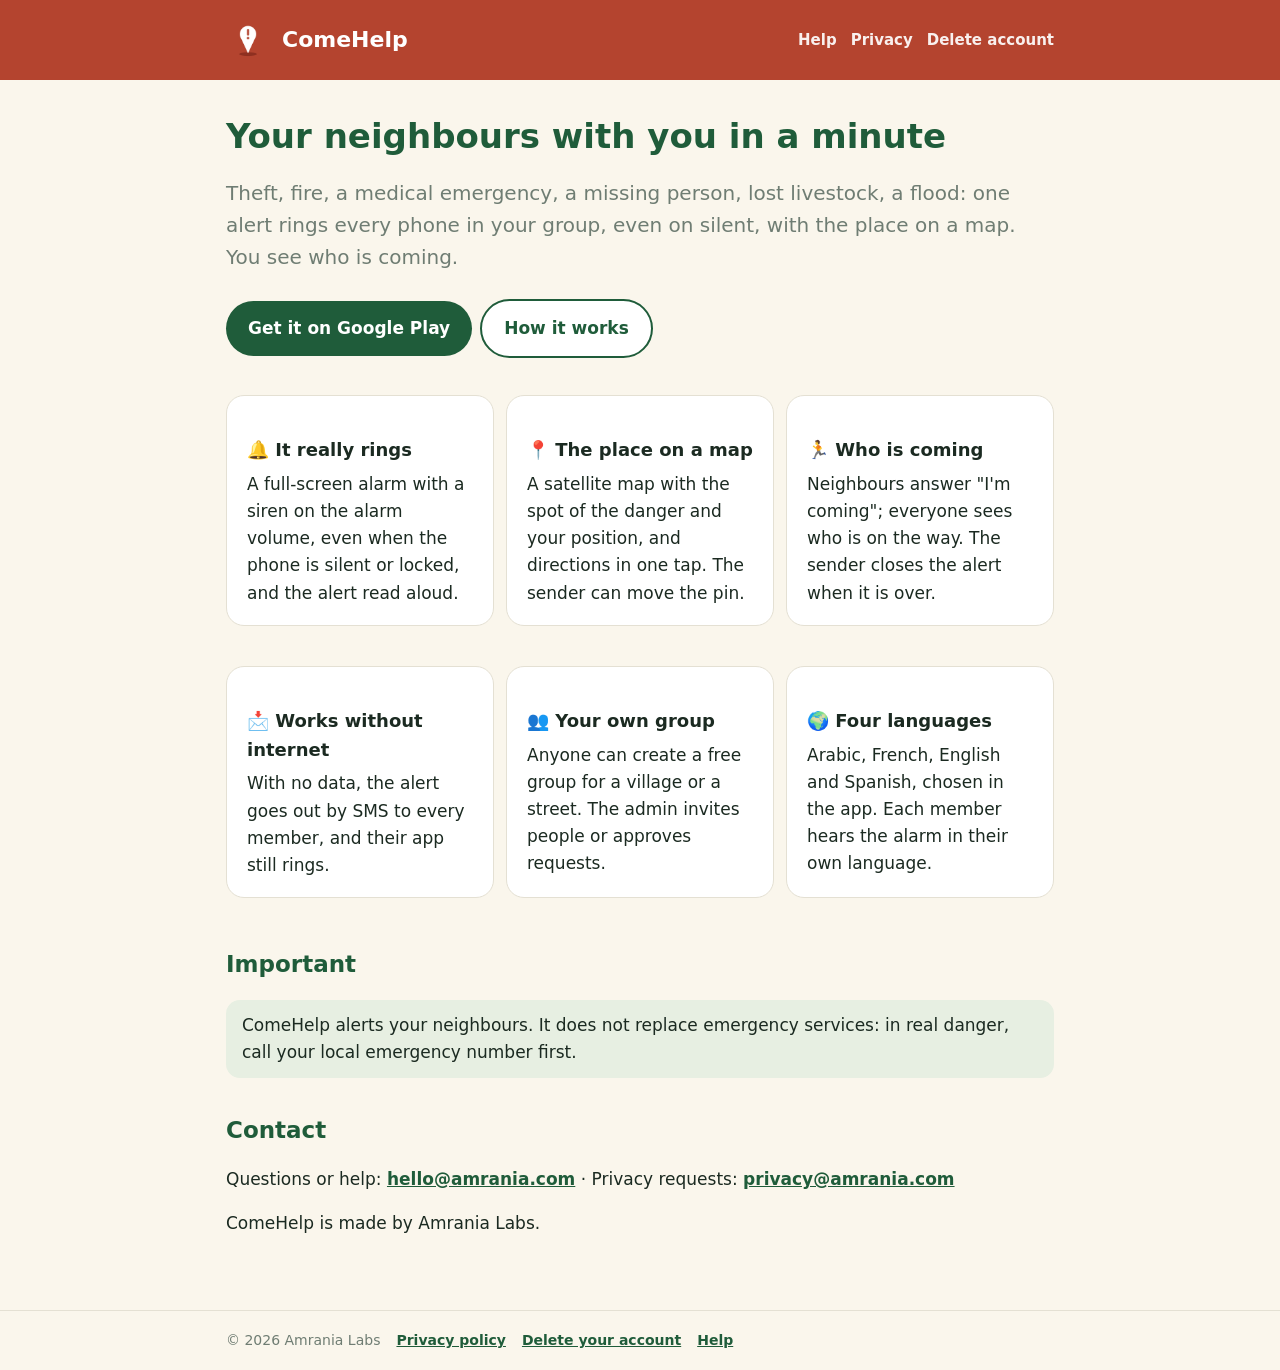
==== index.html @ ca57d13d "ComeHelp website: home, help, privacy policy, account deletion Co-Authored-By: Claude Opus 5.5 <nore" ====
<!doctype html>
<html lang="en">
<head>
<meta charset="utf-8">
<meta name="viewport" content="width=device-width, initial-scale=1">
<title>ComeHelp – neighbours alert each other</title>
<meta name="description" content="ComeHelp: one alert rings your neighbours' phones, even on silent, with the place on a map, and you see who is coming. Free groups for villages and neighbourhoods.">
<link rel="icon" href="icon-512.png">
<link rel="stylesheet" href="style.css">
</head>
<body>
<header><div class="in"><img src="icon-512.png" alt=""><a href="./">ComeHelp</a>
<nav><a href="help.html">Help</a><a href="privacy.html">Privacy</a><a href="delete-account.html">Delete account</a></nav></div></header>
<main>
<h1>Your neighbours with you in a minute</h1>
<p class="lead">Theft, fire, a medical emergency, a missing person, lost livestock, a flood: one alert rings every phone in your group, even on silent, with the place on a map. You see who is coming.</p>
<p><a class="btn" href="https://play.google.com/store/apps/details?id=com.comehelp.app">Get it on Google Play</a><a class="btn alt" href="help.html">How it works</a></p>

<div class="grid">
  <div class="card"><h3>🔔 It really rings</h3>A full-screen alarm with a siren on the alarm volume, even when the phone is silent or locked, and the alert read aloud.</div>
  <div class="card"><h3>📍 The place on a map</h3>A satellite map with the spot of the danger and your position, and directions in one tap. The sender can move the pin.</div>
  <div class="card"><h3>🏃 Who is coming</h3>Neighbours answer "I'm coming"; everyone sees who is on the way. The sender closes the alert when it is over.</div>
  <div class="card"><h3>📩 Works without internet</h3>With no data, the alert goes out by SMS to every member, and their app still rings.</div>
  <div class="card"><h3>👥 Your own group</h3>Anyone can create a free group for a village or a street. The admin invites people or approves requests.</div>
  <div class="card"><h3>🌍 Four languages</h3>Arabic, French, English and Spanish, chosen in the app. Each member hears the alarm in their own language.</div>
</div>

<h2>Important</h2>
<p class="note">ComeHelp alerts your neighbours. It does not replace emergency services: in real danger, call your local emergency number first.</p>

<h2 id="contact">Contact</h2>
<p>Questions or help: <a href="mailto:hello@amrania.com">hello@amrania.com</a> · Privacy requests: <a href="mailto:privacy@amrania.com">privacy@amrania.com</a></p>
<p>ComeHelp is made by Amrania Labs.</p>
</main>
<footer><div class="in"><span>© 2026 Amrania Labs</span><a href="privacy.html">Privacy policy</a><a href="delete-account.html">Delete your account</a><a href="help.html">Help</a></div></footer>
</body>
</html>
---- style.css ----
:root { --red: #b4442f; --green: #1f5c3a; --cream: #faf6ec; --ink: #1b2a21; --muted: #6f7d73; --line: #e4e0d3; --soft: #e7efe2; }
* { box-sizing: border-box; }
body { margin: 0; background: var(--cream); color: var(--ink); font: 17px/1.6 system-ui, -apple-system, "Segoe UI", Roboto, "Noto Sans Arabic", sans-serif; }
a { color: var(--green); font-weight: 600; }
header { background: var(--red); color: #fff; }
header .in { max-width: 860px; margin: 0 auto; padding: 18px 16px; display: flex; align-items: center; gap: 12px; }
header img { width: 44px; height: 44px; border-radius: 10px; }
header a { color: #fff; text-decoration: none; font-size: 22px; font-weight: 800; }
header nav { margin-inline-start: auto; display: flex; gap: 14px; flex-wrap: wrap; }
header nav a { font-size: 15px; font-weight: 600; opacity: .92; }
main { max-width: 860px; margin: 0 auto; padding: 28px 16px 56px; }
h1 { font-size: 34px; line-height: 1.2; margin: 8px 0 12px; color: var(--green); }
h2 { font-size: 23px; margin: 34px 0 10px; color: var(--green); }
h3 { font-size: 18px; margin: 22px 0 6px; }
.lead { font-size: 20px; color: var(--muted); }
.card { background: #fff; border: 1px solid var(--line); border-radius: 18px; padding: 18px 20px; margin: 14px 0; }
.grid { display: grid; grid-template-columns: repeat(auto-fit, minmax(230px, 1fr)); gap: 12px; }
.btn { display: inline-block; background: var(--green); color: #fff; padding: 14px 22px; border-radius: 999px; text-decoration: none; font-weight: 700; margin: 6px 8px 6px 0; }
.btn.alt { background: #fff; color: var(--green); border: 2px solid var(--green); }
.note { background: var(--soft); border-radius: 14px; padding: 12px 16px; }
table { width: 100%; border-collapse: collapse; font-size: 15px; }
th, td { text-align: start; padding: 8px 6px; border-bottom: 1px solid var(--line); vertical-align: top; }
footer { border-top: 1px solid var(--line); color: var(--muted); font-size: 14px; }
footer .in { max-width: 860px; margin: 0 auto; padding: 18px 16px; display: flex; gap: 16px; flex-wrap: wrap; }
[dir="rtl"] { font-family: "Noto Sans Arabic", system-ui, sans-serif; }
@media (max-width: 520px) { h1 { font-size: 28px; } header nav { width: 100%; margin: 0; } header .in { flex-wrap: wrap; } }
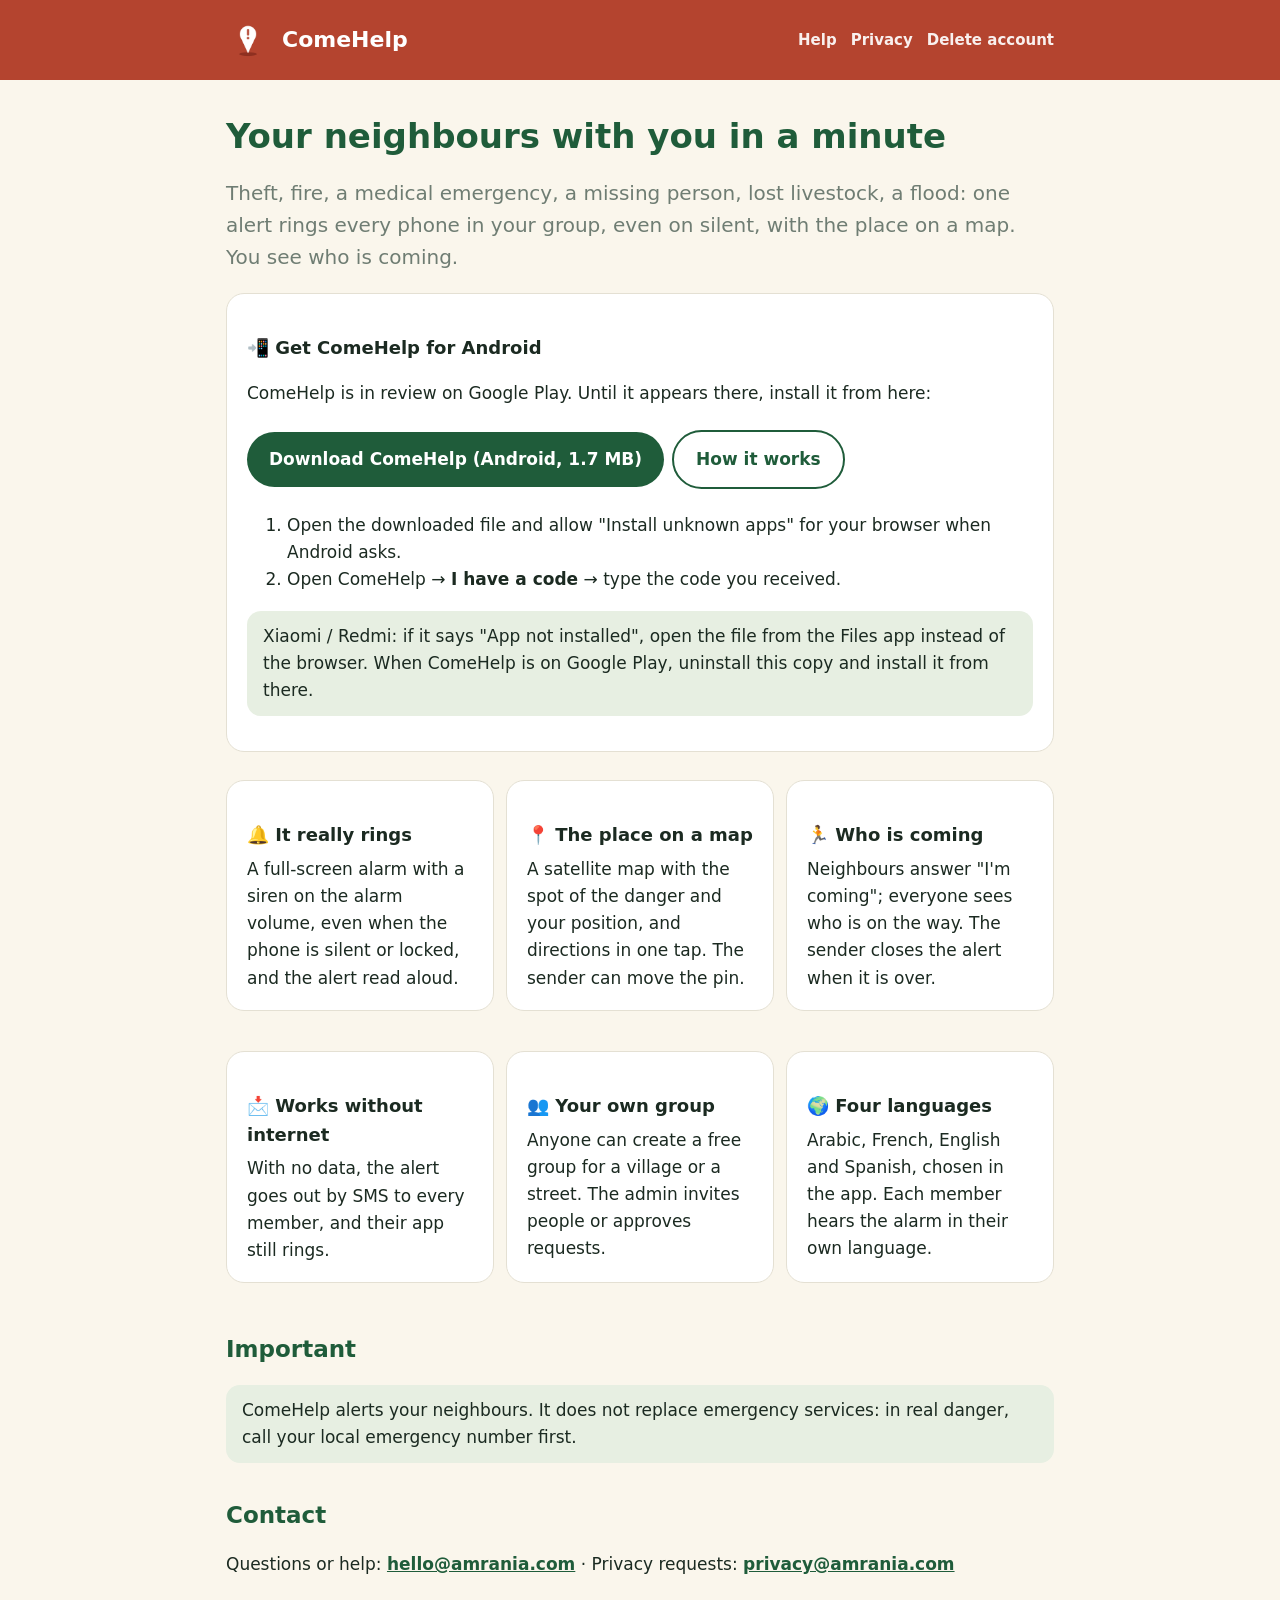
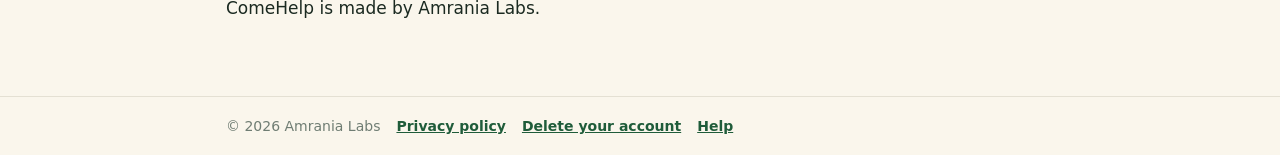
==== commit 23554576: "Download ComeHelp 1.0.2 from the site while Google Play reviews it" ====
--- a/index.html
+++ b/index.html
@@ -14,7 +14,16 @@
 <main>
 <h1>Your neighbours with you in a minute</h1>
 <p class="lead">Theft, fire, a medical emergency, a missing person, lost livestock, a flood: one alert rings every phone in your group, even on silent, with the place on a map. You see who is coming.</p>
-<p><a class="btn" href="https://play.google.com/store/apps/details?id=com.comehelp.app">Get it on Google Play</a><a class="btn alt" href="help.html">How it works</a></p>
+<div class="card" id="get">
+<h3>📲 Get ComeHelp for Android</h3>
+<p>ComeHelp is in review on Google Play. Until it appears there, install it from here:</p>
+<p><a class="btn" href="download/comehelp.apk">Download ComeHelp (Android, 1.7 MB)</a><a class="btn alt" href="help.html">How it works</a></p>
+<ol>
+<li>Open the downloaded file and allow "Install unknown apps" for your browser when Android asks.</li>
+<li>Open ComeHelp → <b>I have a code</b> → type the code you received.</li>
+</ol>
+<p class="note">Xiaomi / Redmi: if it says "App not installed", open the file from the Files app instead of the browser. When ComeHelp is on Google Play, uninstall this copy and install it from there.</p>
+</div>
 
 <div class="grid">
   <div class="card"><h3>🔔 It really rings</h3>A full-screen alarm with a siren on the alarm volume, even when the phone is silent or locked, and the alert read aloud.</div>
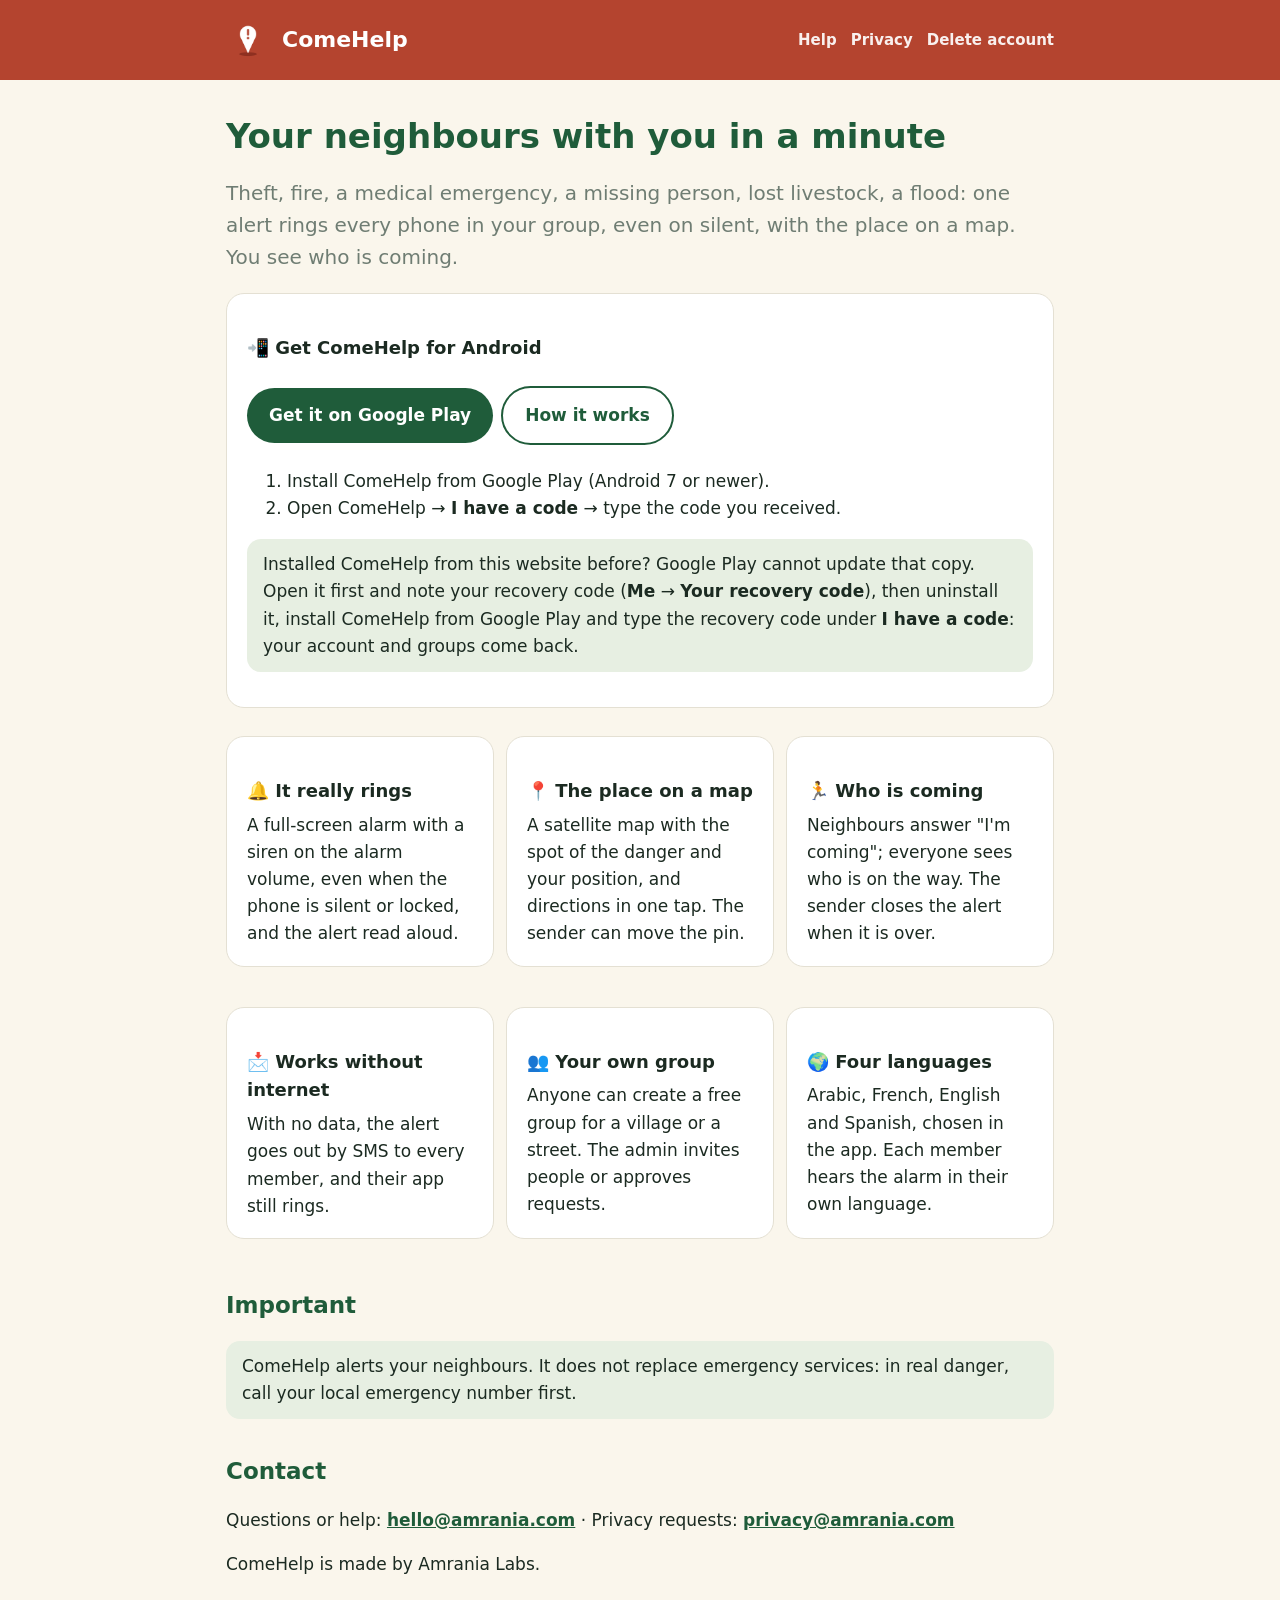
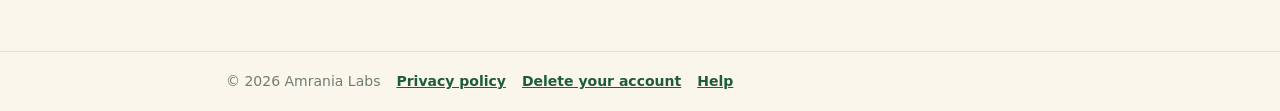
==== commit 422dc44a: "ComeHelp 1.2.2: index.html" ====
--- a/index.html
+++ b/index.html
@@ -16,13 +16,12 @@
 <p class="lead">Theft, fire, a medical emergency, a missing person, lost livestock, a flood: one alert rings every phone in your group, even on silent, with the place on a map. You see who is coming.</p>
 <div class="card" id="get">
 <h3>📲 Get ComeHelp for Android</h3>
-<p>ComeHelp is in review on Google Play. Until it appears there, install it from here:</p>
-<p><a class="btn" href="download/comehelp.apk">Download ComeHelp (Android, 1.7 MB)</a><a class="btn alt" href="help.html">How it works</a></p>
+<p><a class="btn" href="https://play.google.com/store/apps/details?id=com.comehelp.app">Get it on Google Play</a><a class="btn alt" href="help.html">How it works</a></p>
 <ol>
-<li>Open the downloaded file and allow "Install unknown apps" for your browser when Android asks.</li>
+<li>Install ComeHelp from Google Play (Android 7 or newer).</li>
 <li>Open ComeHelp → <b>I have a code</b> → type the code you received.</li>
 </ol>
-<p class="note">Xiaomi / Redmi: if it says "App not installed", open the file from the Files app instead of the browser. When ComeHelp is on Google Play, uninstall this copy and install it from there.</p>
+<p class="note">Installed ComeHelp from this website before? Google Play cannot update that copy. Open it first and note your recovery code (<b>Me</b> → <b>Your recovery code</b>), then uninstall it, install ComeHelp from Google Play and type the recovery code under <b>I have a code</b>: your account and groups come back.</p>
 </div>
 
 <div class="grid">
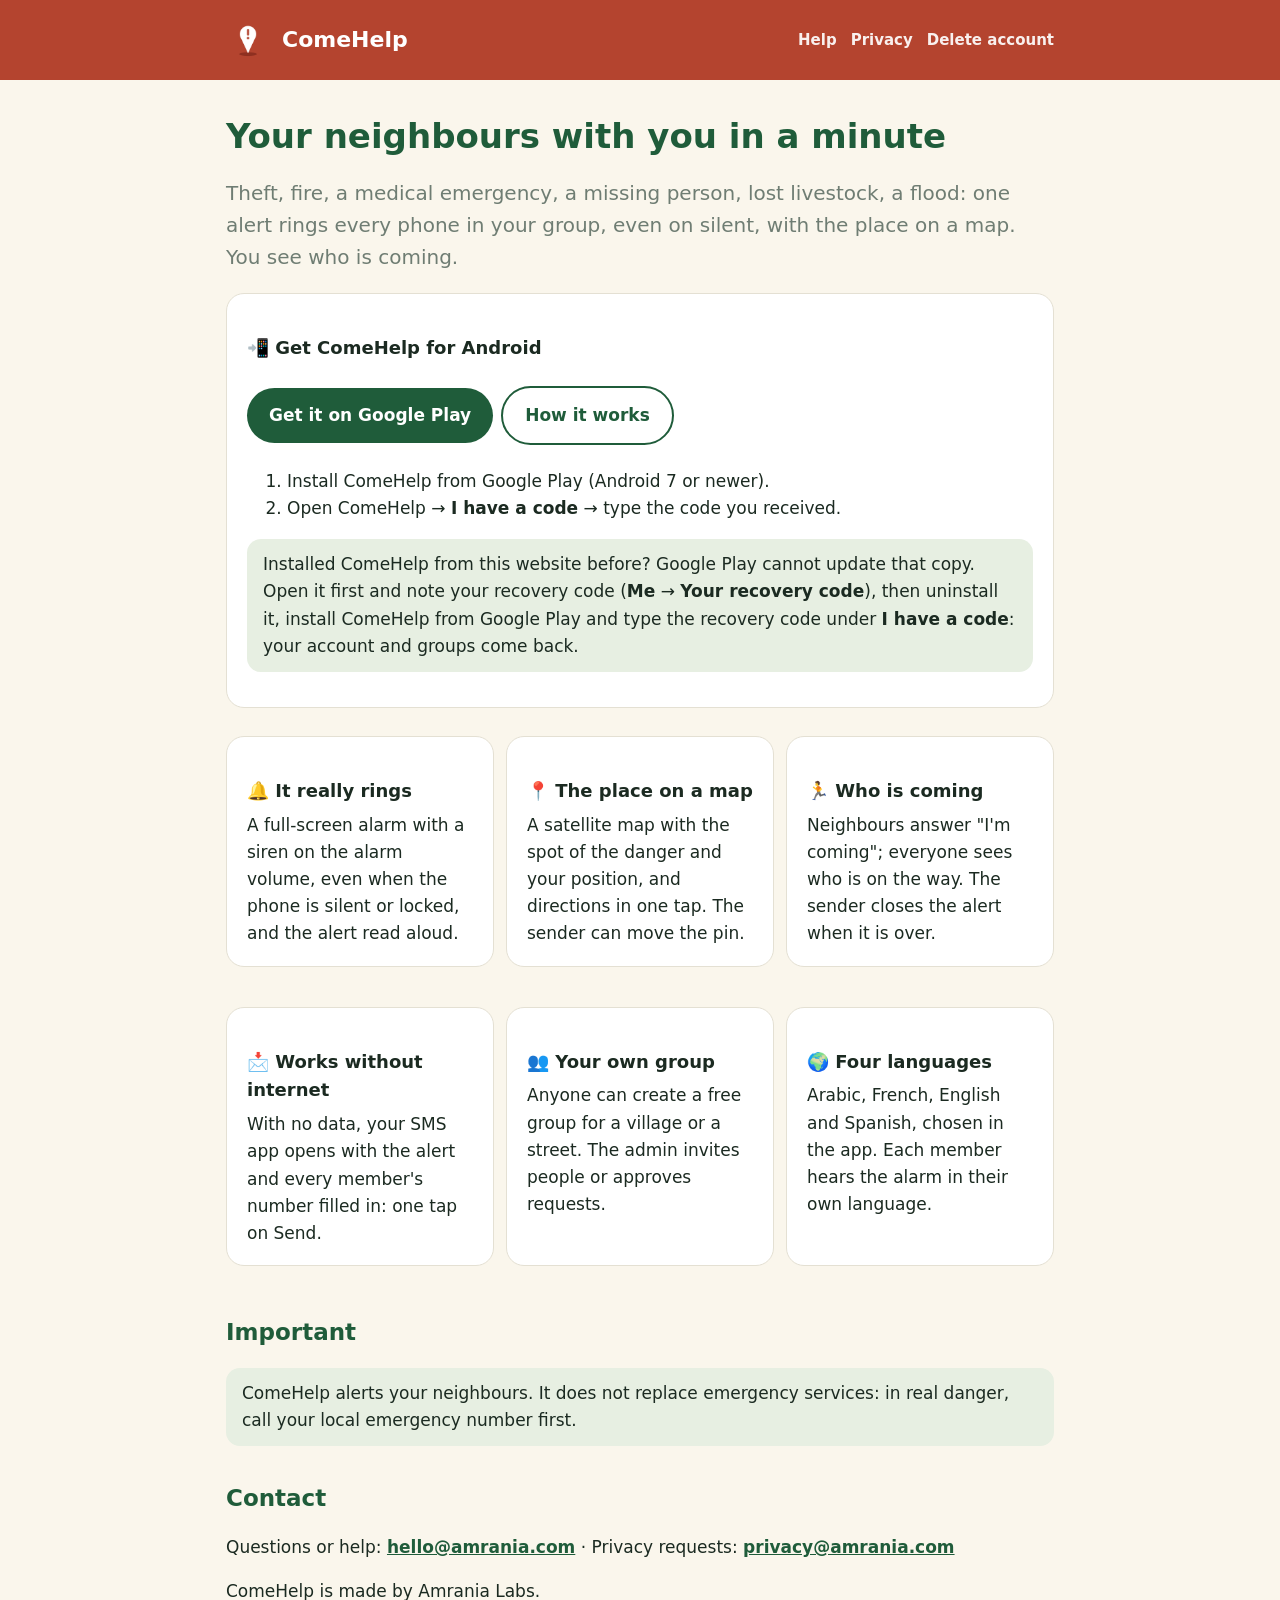
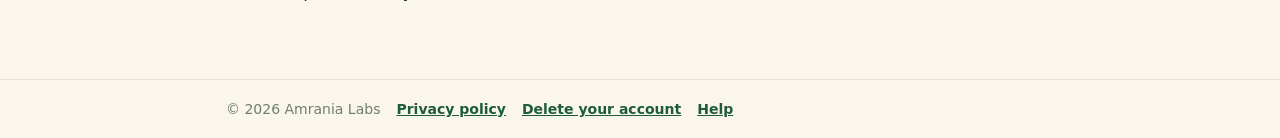
==== commit c9b44201: "1.2.4: with no internet ComeHelp opens the phone's SMS app filled in; no SMS permission (help, home," ====
--- a/index.html
+++ b/index.html
@@ -28,7 +28,7 @@
   <div class="card"><h3>🔔 It really rings</h3>A full-screen alarm with a siren on the alarm volume, even when the phone is silent or locked, and the alert read aloud.</div>
   <div class="card"><h3>📍 The place on a map</h3>A satellite map with the spot of the danger and your position, and directions in one tap. The sender can move the pin.</div>
   <div class="card"><h3>🏃 Who is coming</h3>Neighbours answer "I'm coming"; everyone sees who is on the way. The sender closes the alert when it is over.</div>
-  <div class="card"><h3>📩 Works without internet</h3>With no data, the alert goes out by SMS to every member, and their app still rings.</div>
+  <div class="card"><h3>📩 Works without internet</h3>With no data, your SMS app opens with the alert and every member's number filled in: one tap on Send.</div>
   <div class="card"><h3>👥 Your own group</h3>Anyone can create a free group for a village or a street. The admin invites people or approves requests.</div>
   <div class="card"><h3>🌍 Four languages</h3>Arabic, French, English and Spanish, chosen in the app. Each member hears the alarm in their own language.</div>
 </div>
